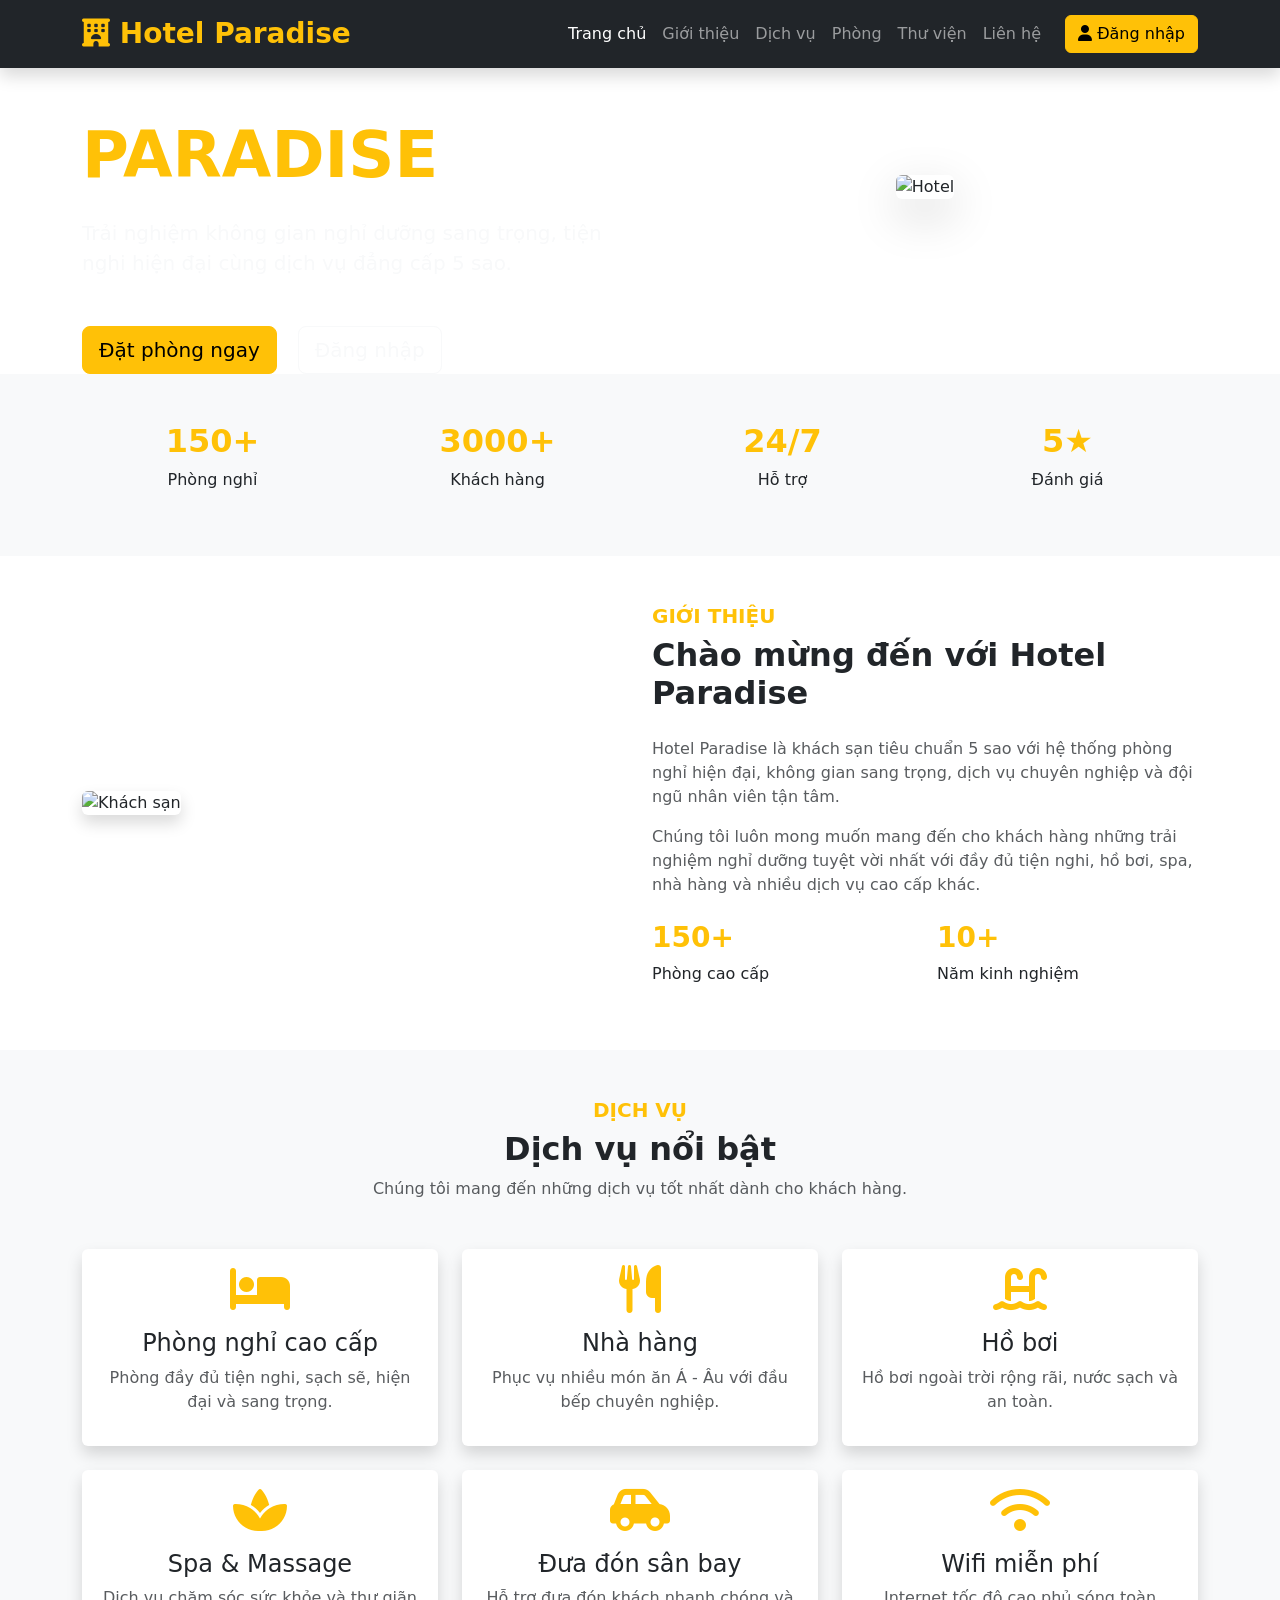
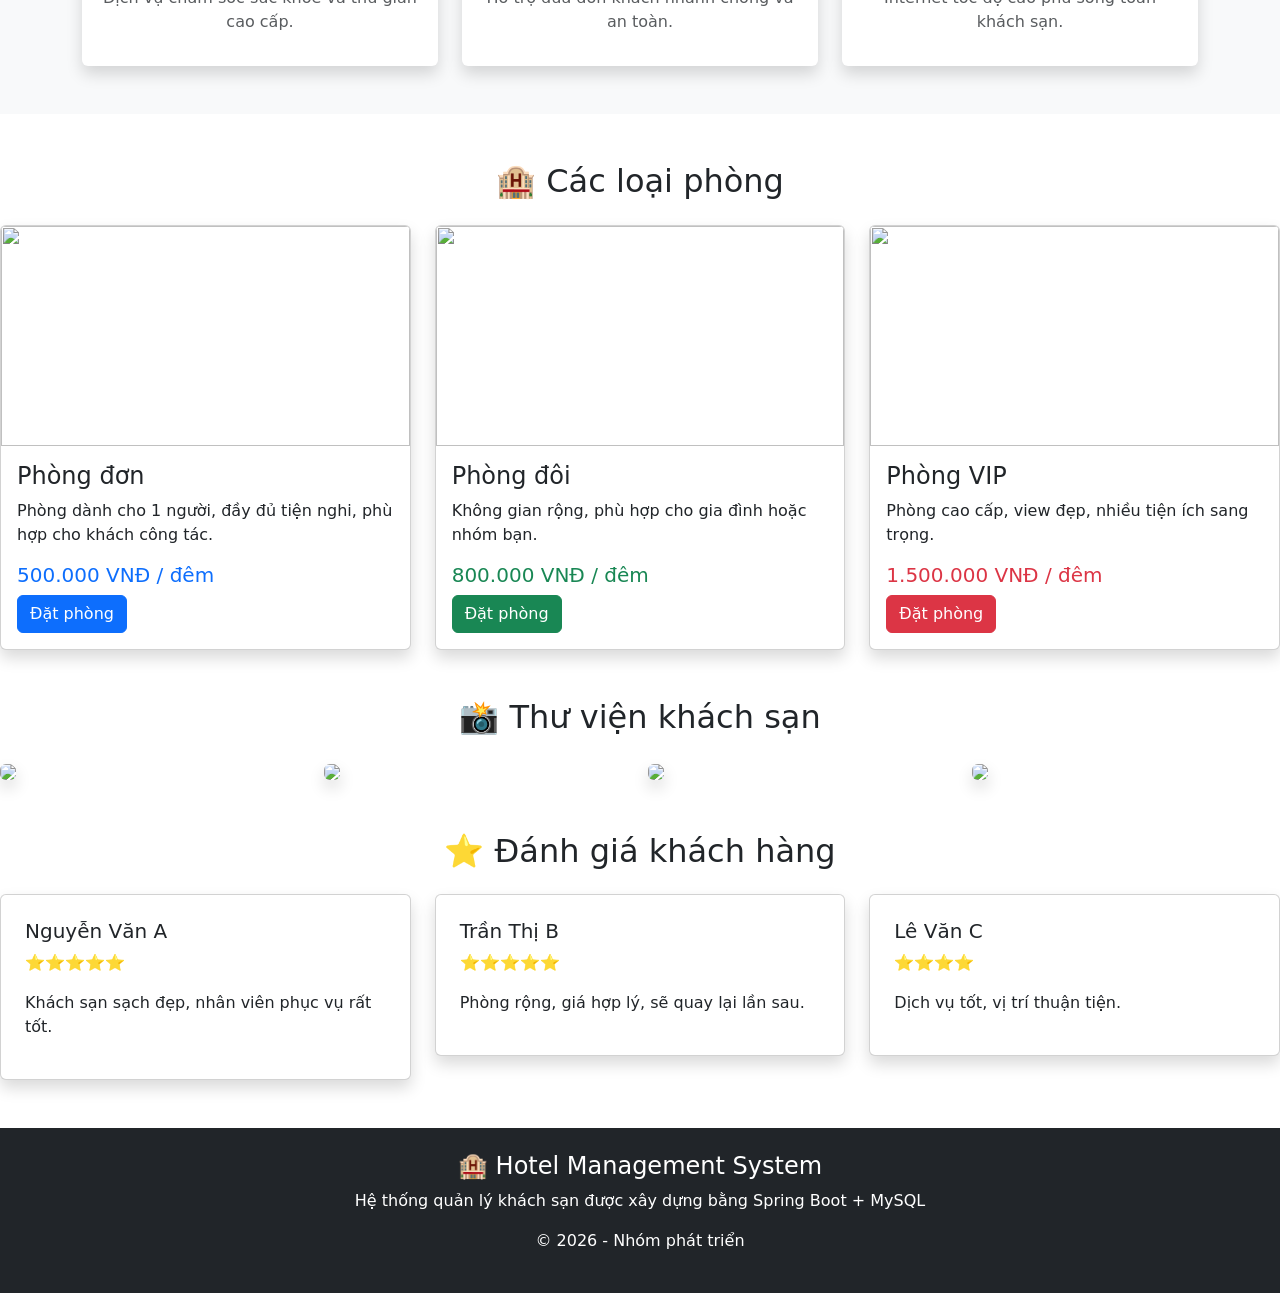
==== hotel-management/src/main/resources/templates/home.html @ 69adf674 "chỉnh sửa đôi chút" ====
<!DOCTYPE html>
<html lang="vi" xmlns:th="http://www.thymeleaf.org">

<head>
    <meta charset="UTF-8">
    <meta name="viewport" content="width=device-width, initial-scale=1.0">
    <title>Hotel Paradise</title>

    <!-- Bootstrap -->
    <link href="https://cdn.jsdelivr.net/npm/bootstrap@5.3.3/dist/css/bootstrap.min.css" rel="stylesheet">

    <!-- Font Awesome -->
    <link rel="stylesheet"
          href="https://cdnjs.cloudflare.com/ajax/libs/font-awesome/6.6.0/css/all.min.css">

    <!-- CSS -->
    <link rel="stylesheet" th:href="@{/css/home.css}">
</head>

<body>

<!-- ================= HEADER ================= -->

<nav class="navbar navbar-expand-lg navbar-dark bg-dark shadow fixed-top">

    <div class="container">

        <a class="navbar-brand fw-bold fs-3 text-warning" href="/">
            <i class="fa-solid fa-hotel"></i>
            Hotel Paradise
        </a>

        <button class="navbar-toggler"
                type="button"
                data-bs-toggle="collapse"
                data-bs-target="#menu">

            <span class="navbar-toggler-icon"></span>

        </button>

        <div class="collapse navbar-collapse" id="menu">

            <ul class="navbar-nav ms-auto">

                <li class="nav-item">
                    <a class="nav-link active" href="#">
                        Trang chủ
                    </a>
                </li>

                <li class="nav-item">
                    <a class="nav-link" href="#about">
                        Giới thiệu
                    </a>
                </li>

                <li class="nav-item">
                    <a class="nav-link" href="#service">
                        Dịch vụ
                    </a>
                </li>

                <li class="nav-item">
                    <a class="nav-link" href="#rooms">
                        Phòng
                    </a>
                </li>

                <li class="nav-item">
                    <a class="nav-link" href="#gallery">
                        Thư viện
                    </a>
                </li>

                <li class="nav-item">
                    <a class="nav-link" href="#contact">
                        Liên hệ
                    </a>
                </li>

            </ul>

            <a href="/dashboard"
               class="btn btn-warning ms-3">

                <i class="fa-solid fa-user"></i>
                Đăng nhập

            </a>

        </div>

    </div>

</nav>

<!-- ================= HERO ================= -->

<section class="hero">

    <div class="container">

        <div class="row align-items-center">

            <div class="col-lg-6">

                <h5 class="text-warning">
                    ★★★★★ Khách sạn tiêu chuẩn quốc tế
                </h5>

                <h1 class="display-3 fw-bold text-white mt-3">

                    HOTEL

                    <span class="text-warning">

                        PARADISE

                    </span>

                </h1>

                <p class="lead text-light mt-4">

                    Trải nghiệm không gian nghỉ dưỡng sang trọng,
                    tiện nghi hiện đại cùng dịch vụ đẳng cấp 5 sao.

                </p>

                <div class="mt-5">

                    <a href="#rooms"
                       class="btn btn-warning btn-lg me-3">

                        Đặt phòng ngay

                    </a>

                    <a href="/dashboard"
                       class="btn btn-outline-light btn-lg">

                        Đăng nhập

                    </a>

                </div>

            </div>

            <div class="col-lg-6 text-center">

                <img src="https://images.unsplash.com/photo-1566073771259-6a8506099945?w=900"
                     class="img-fluid rounded shadow-lg"
                     alt="Hotel">

            </div>

        </div>

    </div>

</section>

<!-- ================= THỐNG KÊ ================= -->

<section class="py-5 bg-light">

    <div class="container">

        <div class="row text-center">

            <div class="col-md-3">

                <h2 class="text-warning fw-bold">

                    150+

                </h2>

                <p>Phòng nghỉ</p>

            </div>

            <div class="col-md-3">

                <h2 class="text-warning fw-bold">

                    3000+

                </h2>

                <p>Khách hàng</p>

            </div>

            <div class="col-md-3">

                <h2 class="text-warning fw-bold">

                    24/7

                </h2>

                <p>Hỗ trợ</p>

            </div>

            <div class="col-md-3">

                <h2 class="text-warning fw-bold">

                    5★

                </h2>

                <p>Đánh giá</p>

            </div>

        </div>

    </div>

</section>

<!-- ================= GIỚI THIỆU ================= -->

<section id="about" class="py-5">

    <div class="container">

        <div class="row align-items-center">

            <div class="col-lg-6">

                <img src="https://images.unsplash.com/photo-1551882547-ff40c63fe5fa?w=900"
                     class="img-fluid rounded shadow"
                     alt="Khách sạn">

            </div>

            <div class="col-lg-6">

                <h5 class="text-warning fw-bold">
                    GIỚI THIỆU
                </h5>

                <h2 class="fw-bold mb-4">
                    Chào mừng đến với Hotel Paradise
                </h2>

                <p class="text-muted">

                    Hotel Paradise là khách sạn tiêu chuẩn 5 sao với hệ
                    thống phòng nghỉ hiện đại, không gian sang trọng,
                    dịch vụ chuyên nghiệp và đội ngũ nhân viên tận tâm.

                </p>

                <p class="text-muted">

                    Chúng tôi luôn mong muốn mang đến cho khách hàng
                    những trải nghiệm nghỉ dưỡng tuyệt vời nhất với
                    đầy đủ tiện nghi, hồ bơi, spa, nhà hàng và nhiều
                    dịch vụ cao cấp khác.

                </p>

                <div class="row mt-4">

                    <div class="col-6">

                        <h3 class="text-warning fw-bold">
                            150+
                        </h3>

                        <p>Phòng cao cấp</p>

                    </div>

                    <div class="col-6">

                        <h3 class="text-warning fw-bold">
                            10+
                        </h3>

                        <p>Năm kinh nghiệm</p>

                    </div>

                </div>

            </div>

        </div>

    </div>

</section>

<!-- ================= DỊCH VỤ ================= -->

<section id="service" class="py-5 bg-light">

    <div class="container">

        <div class="text-center mb-5">

            <h5 class="text-warning fw-bold">
                DỊCH VỤ
            </h5>

            <h2 class="fw-bold">
                Dịch vụ nổi bật
            </h2>

            <p class="text-muted">
                Chúng tôi mang đến những dịch vụ tốt nhất dành cho khách hàng.
            </p>

        </div>

        <div class="row g-4">

            <div class="col-lg-4 col-md-6">

                <div class="card border-0 shadow h-100 service-card">

                    <div class="card-body text-center">

                        <i class="fa-solid fa-bed fa-3x text-warning mb-3"></i>

                        <h4>Phòng nghỉ cao cấp</h4>

                        <p class="text-muted">

                            Phòng đầy đủ tiện nghi, sạch sẽ,
                            hiện đại và sang trọng.

                        </p>

                    </div>

                </div>

            </div>

            <div class="col-lg-4 col-md-6">

                <div class="card border-0 shadow h-100 service-card">

                    <div class="card-body text-center">

                        <i class="fa-solid fa-utensils fa-3x text-warning mb-3"></i>

                        <h4>Nhà hàng</h4>

                        <p class="text-muted">

                            Phục vụ nhiều món ăn Á - Âu
                            với đầu bếp chuyên nghiệp.

                        </p>

                    </div>

                </div>

            </div>

            <div class="col-lg-4 col-md-6">

                <div class="card border-0 shadow h-100 service-card">

                    <div class="card-body text-center">

                        <i class="fa-solid fa-water-ladder fa-3x text-warning mb-3"></i>

                        <h4>Hồ bơi</h4>

                        <p class="text-muted">

                            Hồ bơi ngoài trời rộng rãi,
                            nước sạch và an toàn.

                        </p>

                    </div>

                </div>

            </div>

            <div class="col-lg-4 col-md-6">

                <div class="card border-0 shadow h-100 service-card">

                    <div class="card-body text-center">

                        <i class="fa-solid fa-spa fa-3x text-warning mb-3"></i>

                        <h4>Spa & Massage</h4>

                        <p class="text-muted">

                            Dịch vụ chăm sóc sức khỏe
                            và thư giãn cao cấp.

                        </p>

                    </div>

                </div>

            </div>

            <div class="col-lg-4 col-md-6">

                <div class="card border-0 shadow h-100 service-card">

                    <div class="card-body text-center">

                        <i class="fa-solid fa-car-side fa-3x text-warning mb-3"></i>

                        <h4>Đưa đón sân bay</h4>

                        <p class="text-muted">

                            Hỗ trợ đưa đón khách
                            nhanh chóng và an toàn.

                        </p>

                    </div>

                </div>

            </div>

            <div class="col-lg-4 col-md-6">

                <div class="card border-0 shadow h-100 service-card">

                    <div class="card-body text-center">

                        <i class="fa-solid fa-wifi fa-3x text-warning mb-3"></i>

                        <h4>Wifi miễn phí</h4>

                        <p class="text-muted">

                            Internet tốc độ cao
                            phủ sóng toàn khách sạn.

                        </p>

                    </div>

                </div>

            </div>

        </div>

    </div>

</section>

<!-- LOẠI PHÒNG -->

<section class="mt-5">

    <h2 class="text-center mb-4">
        🏨 Các loại phòng
    </h2>


    <div class="row">


        <div class="col-md-4">

            <div class="card shadow">

                <img src="https://images.unsplash.com/photo-1566665797739-1674de7a421a"
                     class="card-img-top"
                     height="220">


                <div class="card-body">

                    <h4>
                        Phòng đơn
                    </h4>

                    <p>
                        Phòng dành cho 1 người,
                        đầy đủ tiện nghi,
                        phù hợp cho khách công tác.
                    </p>


                    <h5 class="text-primary">
                        500.000 VNĐ / đêm
                    </h5>


                    <a href="/booking"
                       class="btn btn-primary">
                        Đặt phòng
                    </a>


                </div>

            </div>

        </div>




        <div class="col-md-4">


            <div class="card shadow">


                <img src="https://images.unsplash.com/photo-1590490360182-c33d57733427"
                     class="card-img-top"
                     height="220">



                <div class="card-body">


                    <h4>
                        Phòng đôi
                    </h4>


                    <p>
                        Không gian rộng,
                        phù hợp cho gia đình
                        hoặc nhóm bạn.
                    </p>


                    <h5 class="text-success">
                        800.000 VNĐ / đêm
                    </h5>


                    <a href="/booking"
                       class="btn btn-success">
                        Đặt phòng
                    </a>


                </div>


            </div>


        </div>





        <div class="col-md-4">


            <div class="card shadow">


                <img src="https://images.unsplash.com/photo-1582719478250-c89cae4dc85b"
                     class="card-img-top"
                     height="220">



                <div class="card-body">


                    <h4>
                        Phòng VIP
                    </h4>


                    <p>
                        Phòng cao cấp,
                        view đẹp,
                        nhiều tiện ích sang trọng.
                    </p>


                    <h5 class="text-danger">
                        1.500.000 VNĐ / đêm
                    </h5>


                    <a href="/booking"
                       class="btn btn-danger">
                        Đặt phòng
                    </a>


                </div>


            </div>


        </div>



    </div>


</section>





<!-- THƯ VIỆN ẢNH -->


<section class="mt-5">


    <h2 class="text-center mb-4">
        📸 Thư viện khách sạn
    </h2>



    <div class="row g-3">


        <div class="col-md-3">

            <img src="https://images.unsplash.com/photo-1566073771259-6a8506099945"
                 class="img-fluid rounded shadow"
                 height="200">

        </div>



        <div class="col-md-3">


            <img src="https://images.unsplash.com/photo-1551882547-ff40c63fe5fa"
                 class="img-fluid rounded shadow"
                 height="200">


        </div>



        <div class="col-md-3">


            <img src="https://images.unsplash.com/photo-1571896349842-33c89424de2d"
                 class="img-fluid rounded shadow"
                 height="200">


        </div>




        <div class="col-md-3">


            <img src="https://images.unsplash.com/photo-1542314831-068cd1dbfeeb"
                 class="img-fluid rounded shadow"
                 height="200">


        </div>


    </div>


</section>
<!-- ĐÁNH GIÁ KHÁCH HÀNG -->


<section class="mt-5">


    <h2 class="text-center mb-4">
        ⭐ Đánh giá khách hàng
    </h2>



    <div class="row">



        <div class="col-md-4">


            <div class="card p-4 shadow">


                <h5>
                    Nguyễn Văn A
                </h5>


                <p>
                    ⭐⭐⭐⭐⭐
                </p>


                <p>
                    Khách sạn sạch đẹp,
                    nhân viên phục vụ rất tốt.
                </p>


            </div>


        </div>





        <div class="col-md-4">


            <div class="card p-4 shadow">


                <h5>
                    Trần Thị B
                </h5>


                <p>
                    ⭐⭐⭐⭐⭐
                </p>


                <p>
                    Phòng rộng,
                    giá hợp lý,
                    sẽ quay lại lần sau.
                </p>


            </div>


        </div>





        <div class="col-md-4">


            <div class="card p-4 shadow">


                <h5>
                    Lê Văn C
                </h5>


                <p>
                    ⭐⭐⭐⭐
                </p>


                <p>
                    Dịch vụ tốt,
                    vị trí thuận tiện.
                </p>


            </div>


        </div>



    </div>


</section>





<!-- FOOTER -->


<footer class="mt-5 p-4 bg-dark text-white text-center">


    <h4>
        🏨 Hotel Management System
    </h4>


    <p>
        Hệ thống quản lý khách sạn
        được xây dựng bằng Spring Boot + MySQL
    </p>


    <p>
        © 2026 - Nhóm phát triển
    </p>



</footer>




<!-- Bootstrap JS -->

<script src="https://cdn.jsdelivr.net/npm/bootstrap@5.3.3/dist/js/bootstrap.bundle.min.js">
</script>



</body>

</html>
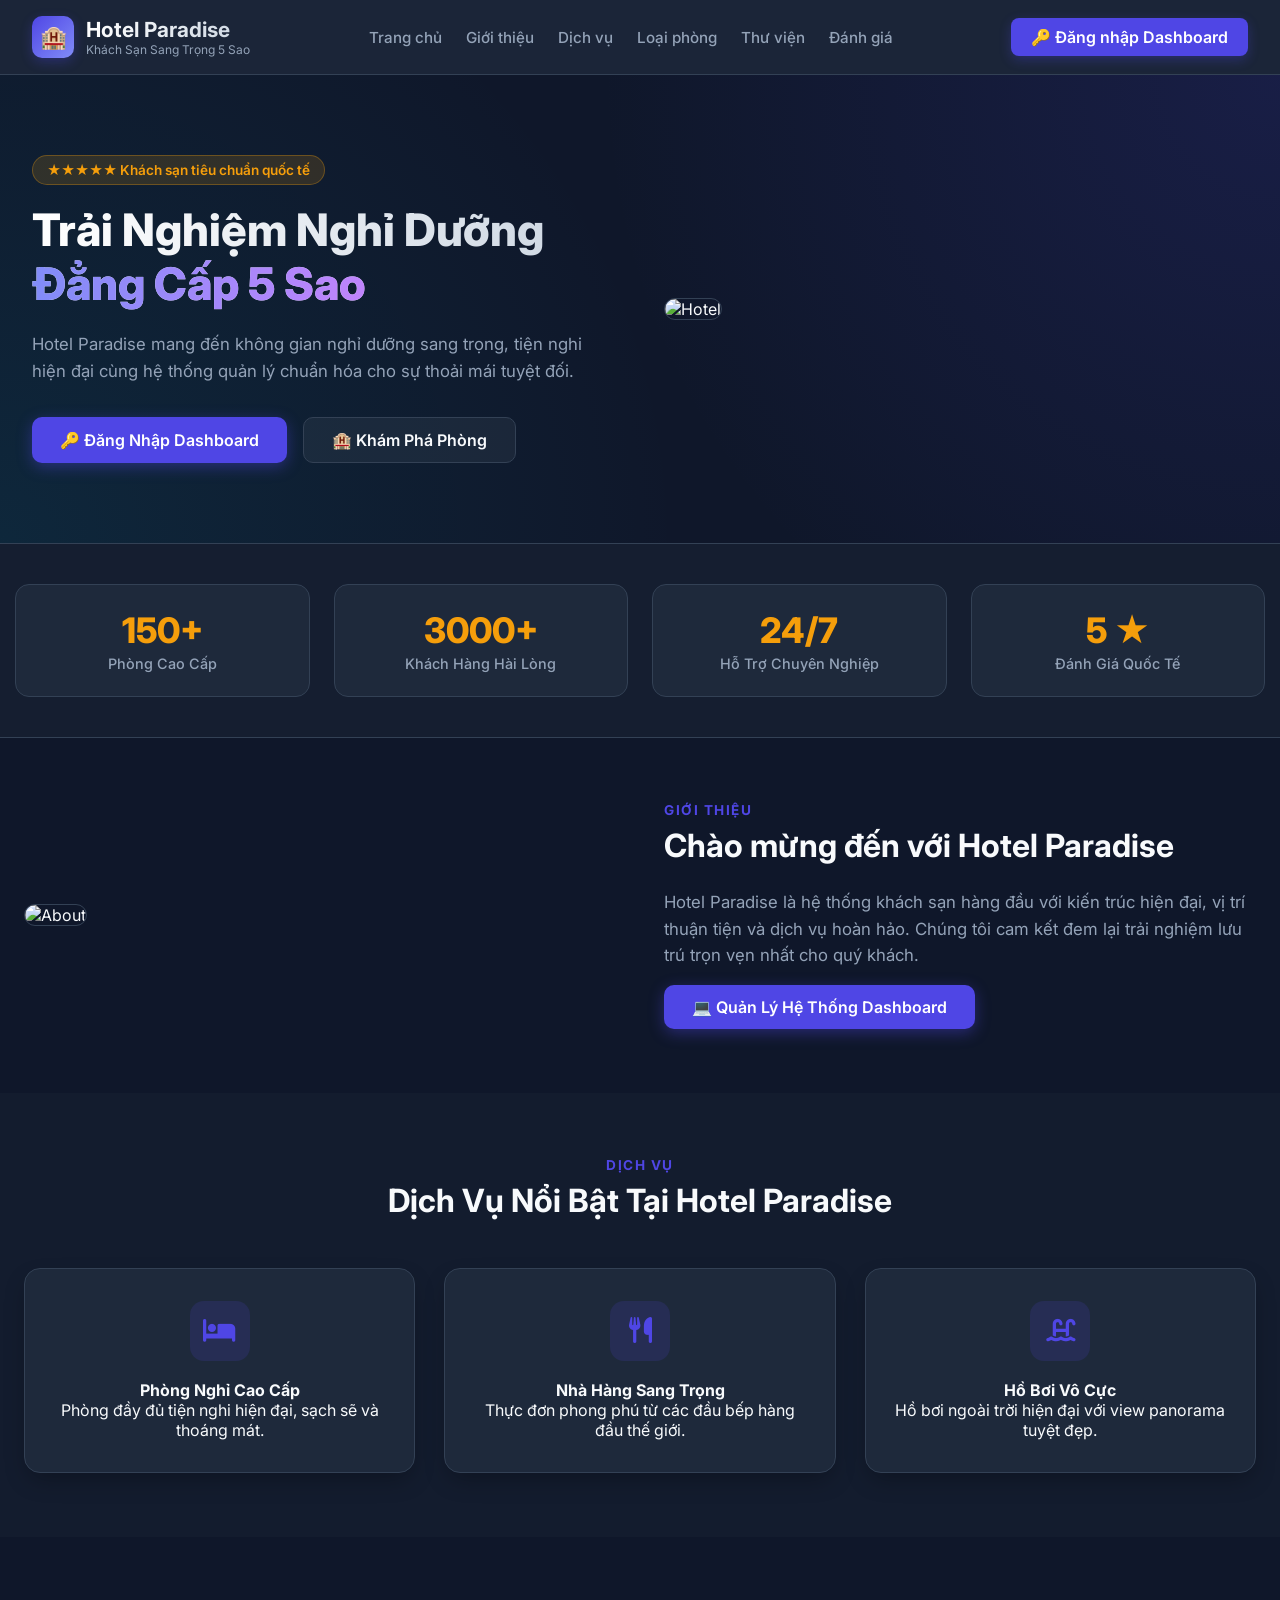
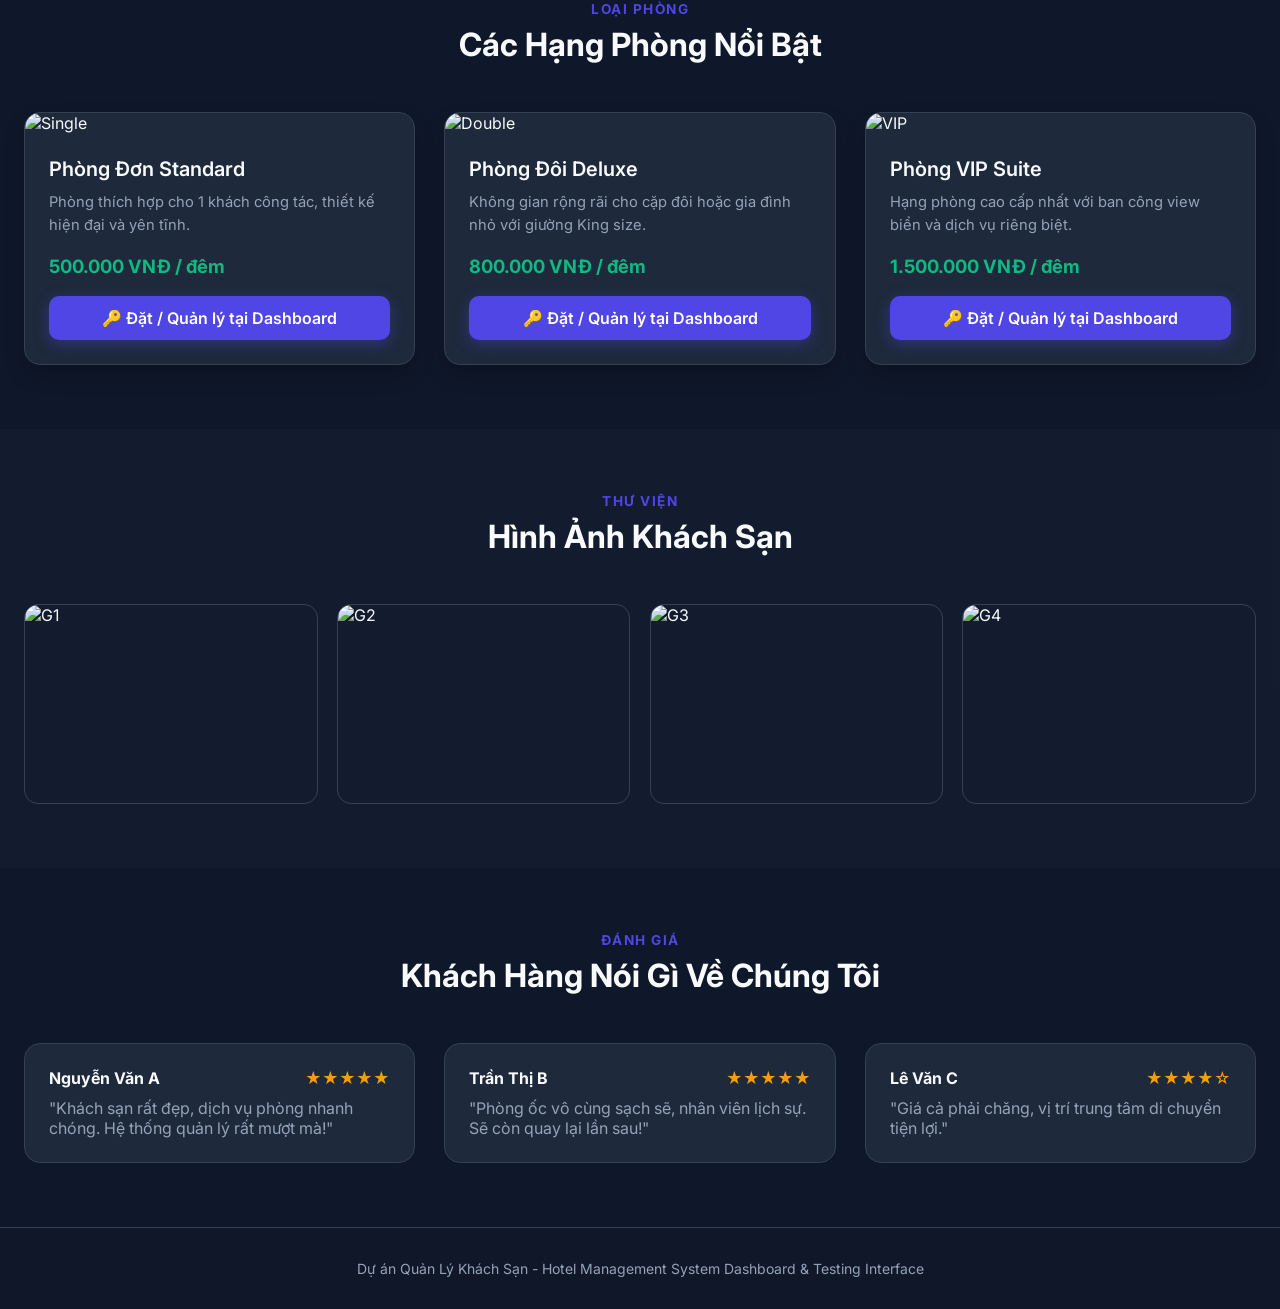
==== commit 6b99ce6d: "chỉnh sửa lại phần giao diện" ====
--- a/hotel-management/src/main/resources/templates/home.html
+++ b/hotel-management/src/main/resources/templates/home.html
@@ -1,850 +1,667 @@
 <!DOCTYPE html>
 <html lang="vi" xmlns:th="http://www.thymeleaf.org">
-
 <head>
     <meta charset="UTF-8">
     <meta name="viewport" content="width=device-width, initial-scale=1.0">
-    <title>Hotel Paradise</title>
-
-    <!-- Bootstrap -->
-    <link href="https://cdn.jsdelivr.net/npm/bootstrap@5.3.3/dist/css/bootstrap.min.css" rel="stylesheet">
-
-    <!-- Font Awesome -->
-    <link rel="stylesheet"
-          href="https://cdnjs.cloudflare.com/ajax/libs/font-awesome/6.6.0/css/all.min.css">
-
-    <!-- CSS -->
-    <link rel="stylesheet" th:href="@{/css/home.css}">
+    <title>Hotel Paradise - Khách Sạn Sang Trọng & Đẳng Cấp</title>
+    <link href="https://fonts.googleapis.com/css2?family=Inter:wght@300;400;500;600;700&display=swap" rel="stylesheet">
+    <link rel="stylesheet" href="https://cdnjs.cloudflare.com/ajax/libs/font-awesome/6.6.0/css/all.min.css">
+    <style>
+        :root {
+            --primary: #4f46e5;
+            --primary-hover: #4338ca;
+            --bg-color: #0f172a;
+            --card-bg: #1e293b;
+            --card-border: #334155;
+            --text-main: #f8fafc;
+            --text-muted: #94a3b8;
+            --accent-green: #10b981;
+            --accent-amber: #f59e0b;
+            --accent-cyan: #06b6d4;
+        }
+
+        * {
+            box-sizing: border-box;
+            margin: 0;
+            padding: 0;
+            font-family: 'Inter', sans-serif;
+        }
+
+        body {
+            background-color: var(--bg-color);
+            color: var(--text-main);
+            min-height: 100vh;
+            display: flex;
+            flex-direction: column;
+            scroll-behavior: smooth;
+        }
+
+        header {
+            background: rgba(30, 41, 59, 0.85);
+            backdrop-filter: blur(12px);
+            border-bottom: 1px solid var(--card-border);
+            padding: 1rem 2rem;
+            display: flex;
+            justify-content: space-between;
+            align-items: center;
+            position: sticky;
+            top: 0;
+            z-index: 100;
+        }
+
+        .logo-area {
+            display: flex;
+            align-items: center;
+            gap: 12px;
+            text-decoration: none;
+        }
+
+        .logo-icon {
+            width: 42px;
+            height: 42px;
+            background: linear-gradient(135deg, var(--primary), #818cf8);
+            border-radius: 10px;
+            display: flex;
+            align-items: center;
+            justify-content: center;
+            font-size: 22px;
+            box-shadow: 0 4px 12px rgba(79, 70, 229, 0.3);
+        }
+
+        .logo-title h1 {
+            font-size: 1.3rem;
+            font-weight: 700;
+            background: linear-gradient(to right, #ffffff, #cbd5e1);
+            -webkit-background-clip: text;
+            -webkit-text-fill-color: transparent;
+        }
+
+        .logo-title p {
+            font-size: 0.75rem;
+            color: var(--text-muted);
+        }
+
+        .nav-links {
+            display: flex;
+            align-items: center;
+            gap: 24px;
+            list-style: none;
+        }
+
+        .nav-links a {
+            color: var(--text-muted);
+            text-decoration: none;
+            font-weight: 500;
+            font-size: 0.95rem;
+            transition: all 0.2s;
+        }
+
+        .nav-links a:hover {
+            color: var(--text-main);
+        }
+
+        .btn-login {
+            background: var(--primary);
+            color: #ffffff !important;
+            padding: 9px 20px;
+            border-radius: 8px;
+            font-weight: 600;
+            text-decoration: none;
+            transition: all 0.2s;
+            display: flex;
+            align-items: center;
+            gap: 8px;
+            box-shadow: 0 4px 12px rgba(79, 70, 229, 0.3);
+        }
+
+        .btn-login:hover {
+            background: var(--primary-hover);
+            transform: translateY(-1px);
+        }
+
+        /* HERO SECTION */
+        .hero {
+            position: relative;
+            padding: 5rem 2rem;
+            background: radial-gradient(circle at top right, rgba(79, 70, 229, 0.15), transparent 50%),
+                        radial-gradient(circle at bottom left, rgba(6, 182, 212, 0.1), transparent 50%);
+            display: flex;
+            align-items: center;
+            justify-content: center;
+        }
+
+        .container {
+            max-width: 1250px;
+            width: 100%;
+            margin: 0 auto;
+        }
+
+        .hero-grid {
+            display: grid;
+            grid-template-columns: 1fr 1fr;
+            gap: 3rem;
+            align-items: center;
+        }
+
+        .hero-badge {
+            display: inline-flex;
+            align-items: center;
+            gap: 8px;
+            padding: 6px 14px;
+            border-radius: 20px;
+            background: rgba(245, 158, 11, 0.15);
+            color: var(--accent-amber);
+            font-weight: 600;
+            font-size: 0.85rem;
+            margin-bottom: 1.2rem;
+            border: 1px solid rgba(245, 158, 11, 0.3);
+        }
+
+        .hero-title {
+            font-size: 2.8rem;
+            font-weight: 800;
+            line-height: 1.2;
+            margin-bottom: 1.2rem;
+            background: linear-gradient(to right, #ffffff, #cbd5e1);
+            -webkit-background-clip: text;
+            -webkit-text-fill-color: transparent;
+        }
+
+        .hero-title span {
+            background: linear-gradient(to right, #818cf8, #c084fc);
+            -webkit-background-clip: text;
+            -webkit-text-fill-color: transparent;
+        }
+
+        .hero-desc {
+            font-size: 1.05rem;
+            color: var(--text-muted);
+            line-height: 1.6;
+            margin-bottom: 2rem;
+        }
+
+        .hero-actions {
+            display: flex;
+            gap: 16px;
+            flex-wrap: wrap;
+        }
+
+        .btn-main {
+            background: var(--primary);
+            color: #fff;
+            padding: 12px 28px;
+            border-radius: 10px;
+            font-weight: 600;
+            text-decoration: none;
+            transition: all 0.2s;
+            box-shadow: 0 4px 15px rgba(79, 70, 229, 0.4);
+            display: inline-flex;
+            align-items: center;
+            gap: 8px;
+        }
+
+        .btn-main:hover {
+            background: var(--primary-hover);
+            transform: translateY(-2px);
+        }
+
+        .btn-outline {
+            background: rgba(255, 255, 255, 0.05);
+            color: var(--text-main);
+            border: 1px solid var(--card-border);
+            padding: 12px 28px;
+            border-radius: 10px;
+            font-weight: 600;
+            text-decoration: none;
+            transition: all 0.2s;
+            display: inline-flex;
+            align-items: center;
+            gap: 8px;
+        }
+
+        .btn-outline:hover {
+            background: rgba(255, 255, 255, 0.1);
+            border-color: var(--text-muted);
+        }
+
+        .hero-img {
+            width: 100%;
+            border-radius: 20px;
+            border: 1px solid var(--card-border);
+            box-shadow: 0 20px 40px -15px rgba(0, 0, 0, 0.6);
+            object-fit: cover;
+            height: 380px;
+        }
+
+        /* STATS */
+        .stats-section {
+            padding: 2.5rem 0;
+            border-top: 1px solid var(--card-border);
+            border-bottom: 1px solid var(--card-border);
+            background: rgba(30, 41, 59, 0.4);
+        }
+
+        .stats-grid {
+            display: grid;
+            grid-template-columns: repeat(4, 1fr);
+            gap: 1.5rem;
+            text-align: center;
+        }
+
+        .stat-card {
+            background: var(--card-bg);
+            border: 1px solid var(--card-border);
+            border-radius: 14px;
+            padding: 1.5rem;
+            transition: transform 0.2s;
+        }
+
+        .stat-card:hover {
+            transform: translateY(-3px);
+        }
+
+        .stat-num {
+            font-size: 2.2rem;
+            font-weight: 800;
+            color: var(--accent-amber);
+            margin-bottom: 4px;
+        }
+
+        .stat-label {
+            color: var(--text-muted);
+            font-size: 0.9rem;
+            font-weight: 500;
+        }
+
+        /* SECTION STYLES */
+        section {
+            padding: 4rem 1.5rem;
+        }
+
+        .section-title {
+            text-align: center;
+            margin-bottom: 3rem;
+        }
+
+        .section-title h5 {
+            color: var(--primary);
+            text-transform: uppercase;
+            letter-spacing: 1.5px;
+            font-size: 0.85rem;
+            font-weight: 700;
+            margin-bottom: 8px;
+        }
+
+        .section-title h2 {
+            font-size: 2rem;
+            font-weight: 700;
+            color: var(--text-main);
+        }
+
+        /* CARDS GRID */
+        .cards-grid-3 {
+            display: grid;
+            grid-template-columns: repeat(auto-fit, minmax(320px, 1fr));
+            gap: 1.8rem;
+        }
+
+        .card {
+            background: var(--card-bg);
+            border: 1px solid var(--card-border);
+            border-radius: 16px;
+            overflow: hidden;
+            box-shadow: 0 10px 25px -5px rgba(0, 0, 0, 0.3);
+            transition: all 0.3s ease;
+        }
+
+        .card:hover {
+            transform: translateY(-6px);
+            border-color: var(--primary);
+        }
+
+        .card-img {
+            width: 100%;
+            height: 220px;
+            object-fit: cover;
+        }
+
+        .card-body {
+            padding: 1.5rem;
+        }
+
+        .card-body h4 {
+            font-size: 1.25rem;
+            font-weight: 600;
+            margin-bottom: 10px;
+            color: var(--text-main);
+        }
+
+        .card-body p {
+            color: var(--text-muted);
+            font-size: 0.92rem;
+            line-height: 1.5;
+            margin-bottom: 1.2rem;
+        }
+
+        .card-price {
+            font-size: 1.15rem;
+            font-weight: 700;
+            color: var(--accent-green);
+            margin-bottom: 1.2rem;
+        }
+
+        /* SERVICE ICON BOX */
+        .service-card {
+            text-align: center;
+            padding: 2rem 1.5rem;
+        }
+
+        .service-icon {
+            width: 60px;
+            height: 60px;
+            background: rgba(79, 70, 229, 0.15);
+            color: var(--primary);
+            border-radius: 14px;
+            display: inline-flex;
+            align-items: center;
+            justify-content: center;
+            font-size: 26px;
+            margin-bottom: 1.2rem;
+        }
+
+        /* GALLERY GRID */
+        .gallery-grid {
+            display: grid;
+            grid-template-columns: repeat(auto-fit, minmax(240px, 1fr));
+            gap: 1.2rem;
+        }
+
+        .gallery-item {
+            border-radius: 14px;
+            overflow: hidden;
+            height: 200px;
+            border: 1px solid var(--card-border);
+        }
+
+        .gallery-item img {
+            width: 100%;
+            height: 100%;
+            object-fit: cover;
+            transition: transform 0.4s ease;
+        }
+
+        .gallery-item:hover img {
+            transform: scale(1.08);
+        }
+
+        /* REVIEWS */
+        .review-card {
+            background: var(--card-bg);
+            border: 1px solid var(--card-border);
+            border-radius: 16px;
+            padding: 1.5rem;
+        }
+
+        .review-header {
+            display: flex;
+            justify-content: space-between;
+            align-items: center;
+            margin-bottom: 10px;
+        }
+
+        .review-stars {
+            color: var(--accent-amber);
+        }
+
+        footer {
+            border-top: 1px solid var(--card-border);
+            text-align: center;
+            padding: 2rem;
+            color: var(--text-muted);
+            font-size: 0.875rem;
+            margin-top: auto;
+            background: rgba(15, 23, 42, 0.8);
+        }
+
+        @media (max-width: 768px) {
+            .hero-grid { grid-template-columns: 1fr; }
+            .stats-grid { grid-template-columns: repeat(2, 1fr); }
+            .nav-links { display: none; }
+        }
+    </style>
 </head>
-
 <body>
 
-<!-- ================= HEADER ================= -->
-
-<nav class="navbar navbar-expand-lg navbar-dark bg-dark shadow fixed-top">
-
-    <div class="container">
-
-        <a class="navbar-brand fw-bold fs-3 text-warning" href="/">
-            <i class="fa-solid fa-hotel"></i>
-            Hotel Paradise
+    <!-- HEADER -->
+    <header>
+        <a href="/" class="logo-area">
+            <div class="logo-icon">🏨</div>
+            <div class="logo-title">
+                <h1>Hotel Paradise</h1>
+                <p>Khách Sạn Sang Trọng 5 Sao</p>
+            </div>
         </a>
 
-        <button class="navbar-toggler"
-                type="button"
-                data-bs-toggle="collapse"
-                data-bs-target="#menu">
-
-            <span class="navbar-toggler-icon"></span>
-
-        </button>
-
-        <div class="collapse navbar-collapse" id="menu">
-
-            <ul class="navbar-nav ms-auto">
-
-                <li class="nav-item">
-                    <a class="nav-link active" href="#">
-                        Trang chủ
-                    </a>
-                </li>
-
-                <li class="nav-item">
-                    <a class="nav-link" href="#about">
-                        Giới thiệu
-                    </a>
-                </li>
-
-                <li class="nav-item">
-                    <a class="nav-link" href="#service">
-                        Dịch vụ
-                    </a>
-                </li>
-
-                <li class="nav-item">
-                    <a class="nav-link" href="#rooms">
-                        Phòng
-                    </a>
-                </li>
-
-                <li class="nav-item">
-                    <a class="nav-link" href="#gallery">
-                        Thư viện
-                    </a>
-                </li>
-
-                <li class="nav-item">
-                    <a class="nav-link" href="#contact">
-                        Liên hệ
-                    </a>
-                </li>
-
-            </ul>
-
-            <a href="/dashboard"
-               class="btn btn-warning ms-3">
-
-                <i class="fa-solid fa-user"></i>
-                Đăng nhập
-
-            </a>
-
+        <ul class="nav-links">
+            <li><a href="#">Trang chủ</a></li>
+            <li><a href="#about">Giới thiệu</a></li>
+            <li><a href="#services">Dịch vụ</a></li>
+            <li><a href="#rooms">Loại phòng</a></li>
+            <li><a href="#gallery">Thư viện</a></li>
+            <li><a href="#reviews">Đánh giá</a></li>
+        </ul>
+
+        <a href="/dashboard" class="btn-login">
+            🔑 Đăng nhập Dashboard
+        </a>
+    </header>
+
+    <!-- HERO -->
+    <div class="hero">
+        <div class="container">
+            <div class="hero-grid">
+                <div>
+                    <div class="hero-badge">
+                        ★★★★★ Khách sạn tiêu chuẩn quốc tế
+                    </div>
+                    <h1 class="hero-title">
+                        Trải Nghiệm Nghỉ Dưỡng <span>Đẳng Cấp 5 Sao</span>
+                    </h1>
+                    <p class="hero-desc">
+                        Hotel Paradise mang đến không gian nghỉ dưỡng sang trọng, tiện nghi hiện đại cùng hệ thống quản lý chuẩn hóa cho sự thoải mái tuyệt đối.
+                    </p>
+                    <div class="hero-actions">
+                        <a href="/dashboard" class="btn-main">
+                            🔑 Đăng Nhập Dashboard
+                        </a>
+                        <a href="#rooms" class="btn-outline">
+                            🏨 Khám Phá Phòng
+                        </a>
+                    </div>
+                </div>
+                <div>
+                    <img src="https://images.unsplash.com/photo-1566073771259-6a8506099945?w=900" alt="Hotel" class="hero-img">
+                </div>
+            </div>
         </div>
-
     </div>
 
-</nav>
-
-<!-- ================= HERO ================= -->
-
-<section class="hero">
-
-    <div class="container">
-
-        <div class="row align-items-center">
-
-            <div class="col-lg-6">
-
-                <h5 class="text-warning">
-                    ★★★★★ Khách sạn tiêu chuẩn quốc tế
-                </h5>
-
-                <h1 class="display-3 fw-bold text-white mt-3">
-
-                    HOTEL
-
-                    <span class="text-warning">
-
-                        PARADISE
-
-                    </span>
-
-                </h1>
-
-                <p class="lead text-light mt-4">
-
-                    Trải nghiệm không gian nghỉ dưỡng sang trọng,
-                    tiện nghi hiện đại cùng dịch vụ đẳng cấp 5 sao.
-
-                </p>
-
-                <div class="mt-5">
-
-                    <a href="#rooms"
-                       class="btn btn-warning btn-lg me-3">
-
-                        Đặt phòng ngay
-
-                    </a>
-
-                    <a href="/dashboard"
-                       class="btn btn-outline-light btn-lg">
-
-                        Đăng nhập
-
-                    </a>
-
-                </div>
-
-            </div>
-
-            <div class="col-lg-6 text-center">
-
-                <img src="https://images.unsplash.com/photo-1566073771259-6a8506099945?w=900"
-                     class="img-fluid rounded shadow-lg"
-                     alt="Hotel">
-
-            </div>
-
+    <!-- STATS -->
+    <div class="stats-section">
+        <div class="container">
+            <div class="stats-grid">
+                <div class="stat-card">
+                    <div class="stat-num">150+</div>
+                    <div class="stat-label">Phòng Cao Cấp</div>
+                </div>
+                <div class="stat-card">
+                    <div class="stat-num">3000+</div>
+                    <div class="stat-label">Khách Hàng Hài Lòng</div>
+                </div>
+                <div class="stat-card">
+                    <div class="stat-num">24/7</div>
+                    <div class="stat-label">Hỗ Trợ Chuyên Nghiệp</div>
+                </div>
+                <div class="stat-card">
+                    <div class="stat-num">5 ★</div>
+                    <div class="stat-label">Đánh Giá Quốc Tế</div>
+                </div>
+            </div>
         </div>
-
     </div>
 
-</section>
-
-<!-- ================= THỐNG KÊ ================= -->
-
-<section class="py-5 bg-light">
-
-    <div class="container">
-
-        <div class="row text-center">
-
-            <div class="col-md-3">
-
-                <h2 class="text-warning fw-bold">
-
-                    150+
-
-                </h2>
-
-                <p>Phòng nghỉ</p>
-
-            </div>
-
-            <div class="col-md-3">
-
-                <h2 class="text-warning fw-bold">
-
-                    3000+
-
-                </h2>
-
-                <p>Khách hàng</p>
-
-            </div>
-
-            <div class="col-md-3">
-
-                <h2 class="text-warning fw-bold">
-
-                    24/7
-
-                </h2>
-
-                <p>Hỗ trợ</p>
-
-            </div>
-
-            <div class="col-md-3">
-
-                <h2 class="text-warning fw-bold">
-
-                    5★
-
-                </h2>
-
-                <p>Đánh giá</p>
-
-            </div>
-
+    <!-- ABOUT -->
+    <section id="about">
+        <div class="container">
+            <div class="hero-grid">
+                <div>
+                    <img src="https://images.unsplash.com/photo-1551882547-ff40c63fe5fa?w=900" alt="About" class="hero-img">
+                </div>
+                <div>
+                    <div class="section-title" style="text-align: left; margin-bottom: 1.5rem;">
+                        <h5>Giới Thiệu</h5>
+                        <h2>Chào mừng đến với Hotel Paradise</h2>
+                    </div>
+                    <p class="hero-desc" style="margin-bottom: 1rem;">
+                        Hotel Paradise là hệ thống khách sạn hàng đầu với kiến trúc hiện đại, vị trí thuận tiện và dịch vụ hoàn hảo. Chúng tôi cam kết đem lại trải nghiệm lưu trú trọn vẹn nhất cho quý khách.
+                    </p>
+                    <div class="hero-actions">
+                        <a href="/dashboard" class="btn-main">
+                            💻 Quản Lý Hệ Thống Dashboard
+                        </a>
+                    </div>
+                </div>
+            </div>
         </div>
-
-    </div>
-
-</section>
-
-<!-- ================= GIỚI THIỆU ================= -->
-
-<section id="about" class="py-5">
-
-    <div class="container">
-
-        <div class="row align-items-center">
-
-            <div class="col-lg-6">
-
-                <img src="https://images.unsplash.com/photo-1551882547-ff40c63fe5fa?w=900"
-                     class="img-fluid rounded shadow"
-                     alt="Khách sạn">
-
-            </div>
-
-            <div class="col-lg-6">
-
-                <h5 class="text-warning fw-bold">
-                    GIỚI THIỆU
-                </h5>
-
-                <h2 class="fw-bold mb-4">
-                    Chào mừng đến với Hotel Paradise
-                </h2>
-
-                <p class="text-muted">
-
-                    Hotel Paradise là khách sạn tiêu chuẩn 5 sao với hệ
-                    thống phòng nghỉ hiện đại, không gian sang trọng,
-                    dịch vụ chuyên nghiệp và đội ngũ nhân viên tận tâm.
-
-                </p>
-
-                <p class="text-muted">
-
-                    Chúng tôi luôn mong muốn mang đến cho khách hàng
-                    những trải nghiệm nghỉ dưỡng tuyệt vời nhất với
-                    đầy đủ tiện nghi, hồ bơi, spa, nhà hàng và nhiều
-                    dịch vụ cao cấp khác.
-
-                </p>
-
-                <div class="row mt-4">
-
-                    <div class="col-6">
-
-                        <h3 class="text-warning fw-bold">
-                            150+
-                        </h3>
-
-                        <p>Phòng cao cấp</p>
-
-                    </div>
-
-                    <div class="col-6">
-
-                        <h3 class="text-warning fw-bold">
-                            10+
-                        </h3>
-
-                        <p>Năm kinh nghiệm</p>
-
-                    </div>
-
-                </div>
-
-            </div>
-
+    </section>
+
+    <!-- SERVICES -->
+    <section id="services" style="background: rgba(30, 41, 59, 0.3);">
+        <div class="container">
+            <div class="section-title">
+                <h5>Dịch Vụ</h5>
+                <h2>Dịch Vụ Nổi Bật Tại Hotel Paradise</h2>
+            </div>
+            <div class="cards-grid-3">
+                <div class="card service-card">
+                    <div class="service-icon"><i class="fa-solid fa-bed"></i></div>
+                    <h4>Phòng Nghỉ Cao Cấp</h4>
+                    <p>Phòng đầy đủ tiện nghi hiện đại, sạch sẽ và thoáng mát.</p>
+                </div>
+                <div class="card service-card">
+                    <div class="service-icon"><i class="fa-solid fa-utensils"></i></div>
+                    <h4>Nhà Hàng Sang Trọng</h4>
+                    <p>Thực đơn phong phú từ các đầu bếp hàng đầu thế giới.</p>
+                </div>
+                <div class="card service-card">
+                    <div class="service-icon"><i class="fa-solid fa-water-ladder"></i></div>
+                    <h4>Hồ Bơi Vô Cực</h4>
+                    <p>Hồ bơi ngoài trời hiện đại với view panorama tuyệt đẹp.</p>
+                </div>
+            </div>
         </div>
-
-    </div>
-
-</section>
-
-<!-- ================= DỊCH VỤ ================= -->
-
-<section id="service" class="py-5 bg-light">
-
-    <div class="container">
-
-        <div class="text-center mb-5">
-
-            <h5 class="text-warning fw-bold">
-                DỊCH VỤ
-            </h5>
-
-            <h2 class="fw-bold">
-                Dịch vụ nổi bật
-            </h2>
-
-            <p class="text-muted">
-                Chúng tôi mang đến những dịch vụ tốt nhất dành cho khách hàng.
-            </p>
-
+    </section>
+
+    <!-- ROOM TYPES -->
+    <section id="rooms">
+        <div class="container">
+            <div class="section-title">
+                <h5>Loại Phòng</h5>
+                <h2>Các Hạng Phòng Nổi Bật</h2>
+            </div>
+            <div class="cards-grid-3">
+                <div class="card">
+                    <img src="https://images.unsplash.com/photo-1566665797739-1674de7a421a" alt="Single" class="card-img">
+                    <div class="card-body">
+                        <h4>Phòng Đơn Standard</h4>
+                        <p>Phòng thích hợp cho 1 khách công tác, thiết kế hiện đại và yên tĩnh.</p>
+                        <div class="card-price">500.000 VNĐ / đêm</div>
+                        <a href="/dashboard" class="btn-main" style="width: 100%; justify-content: center;">🔑 Đặt / Quản lý tại Dashboard</a>
+                    </div>
+                </div>
+                <div class="card">
+                    <img src="https://images.unsplash.com/photo-1590490360182-c33d57733427" alt="Double" class="card-img">
+                    <div class="card-body">
+                        <h4>Phòng Đôi Deluxe</h4>
+                        <p>Không gian rộng rãi cho cặp đôi hoặc gia đình nhỏ với giường King size.</p>
+                        <div class="card-price">800.000 VNĐ / đêm</div>
+                        <a href="/dashboard" class="btn-main" style="width: 100%; justify-content: center;">🔑 Đặt / Quản lý tại Dashboard</a>
+                    </div>
+                </div>
+                <div class="card">
+                    <img src="https://images.unsplash.com/photo-1582719478250-c89cae4dc85b" alt="VIP" class="card-img">
+                    <div class="card-body">
+                        <h4>Phòng VIP Suite</h4>
+                        <p>Hạng phòng cao cấp nhất với ban công view biển và dịch vụ riêng biệt.</p>
+                        <div class="card-price">1.500.000 VNĐ / đêm</div>
+                        <a href="/dashboard" class="btn-main" style="width: 100%; justify-content: center;">🔑 Đặt / Quản lý tại Dashboard</a>
+                    </div>
+                </div>
+            </div>
         </div>
-
-        <div class="row g-4">
-
-            <div class="col-lg-4 col-md-6">
-
-                <div class="card border-0 shadow h-100 service-card">
-
-                    <div class="card-body text-center">
-
-                        <i class="fa-solid fa-bed fa-3x text-warning mb-3"></i>
-
-                        <h4>Phòng nghỉ cao cấp</h4>
-
-                        <p class="text-muted">
-
-                            Phòng đầy đủ tiện nghi, sạch sẽ,
-                            hiện đại và sang trọng.
-
-                        </p>
-
-                    </div>
-
-                </div>
-
-            </div>
-
-            <div class="col-lg-4 col-md-6">
-
-                <div class="card border-0 shadow h-100 service-card">
-
-                    <div class="card-body text-center">
-
-                        <i class="fa-solid fa-utensils fa-3x text-warning mb-3"></i>
-
-                        <h4>Nhà hàng</h4>
-
-                        <p class="text-muted">
-
-                            Phục vụ nhiều món ăn Á - Âu
-                            với đầu bếp chuyên nghiệp.
-
-                        </p>
-
-                    </div>
-
-                </div>
-
-            </div>
-
-            <div class="col-lg-4 col-md-6">
-
-                <div class="card border-0 shadow h-100 service-card">
-
-                    <div class="card-body text-center">
-
-                        <i class="fa-solid fa-water-ladder fa-3x text-warning mb-3"></i>
-
-                        <h4>Hồ bơi</h4>
-
-                        <p class="text-muted">
-
-                            Hồ bơi ngoài trời rộng rãi,
-                            nước sạch và an toàn.
-
-                        </p>
-
-                    </div>
-
-                </div>
-
-            </div>
-
-            <div class="col-lg-4 col-md-6">
-
-                <div class="card border-0 shadow h-100 service-card">
-
-                    <div class="card-body text-center">
-
-                        <i class="fa-solid fa-spa fa-3x text-warning mb-3"></i>
-
-                        <h4>Spa & Massage</h4>
-
-                        <p class="text-muted">
-
-                            Dịch vụ chăm sóc sức khỏe
-                            và thư giãn cao cấp.
-
-                        </p>
-
-                    </div>
-
-                </div>
-
-            </div>
-
-            <div class="col-lg-4 col-md-6">
-
-                <div class="card border-0 shadow h-100 service-card">
-
-                    <div class="card-body text-center">
-
-                        <i class="fa-solid fa-car-side fa-3x text-warning mb-3"></i>
-
-                        <h4>Đưa đón sân bay</h4>
-
-                        <p class="text-muted">
-
-                            Hỗ trợ đưa đón khách
-                            nhanh chóng và an toàn.
-
-                        </p>
-
-                    </div>
-
-                </div>
-
-            </div>
-
-            <div class="col-lg-4 col-md-6">
-
-                <div class="card border-0 shadow h-100 service-card">
-
-                    <div class="card-body text-center">
-
-                        <i class="fa-solid fa-wifi fa-3x text-warning mb-3"></i>
-
-                        <h4>Wifi miễn phí</h4>
-
-                        <p class="text-muted">
-
-                            Internet tốc độ cao
-                            phủ sóng toàn khách sạn.
-
-                        </p>
-
-                    </div>
-
-                </div>
-
-            </div>
-
+    </section>
+
+    <!-- GALLERY -->
+    <section id="gallery" style="background: rgba(30, 41, 59, 0.3);">
+        <div class="container">
+            <div class="section-title">
+                <h5>Thư Viện</h5>
+                <h2>Hình Ảnh Khách Sạn</h2>
+            </div>
+            <div class="gallery-grid">
+                <div class="gallery-item">
+                    <img src="https://images.unsplash.com/photo-1566073771259-6a8506099945" alt="G1">
+                </div>
+                <div class="gallery-item">
+                    <img src="https://images.unsplash.com/photo-1551882547-ff40c63fe5fa" alt="G2">
+                </div>
+                <div class="gallery-item">
+                    <img src="https://images.unsplash.com/photo-1571896349842-33c89424de2d" alt="G3">
+                </div>
+                <div class="gallery-item">
+                    <img src="https://images.unsplash.com/photo-1542314831-068cd1dbfeeb" alt="G4">
+                </div>
+            </div>
         </div>
-
-    </div>
-
-</section>
-
-<!-- LOẠI PHÒNG -->
-
-<section class="mt-5">
-
-    <h2 class="text-center mb-4">
-        🏨 Các loại phòng
-    </h2>
-
-
-    <div class="row">
-
-
-        <div class="col-md-4">
-
-            <div class="card shadow">
-
-                <img src="https://images.unsplash.com/photo-1566665797739-1674de7a421a"
-                     class="card-img-top"
-                     height="220">
-
-
-                <div class="card-body">
-
-                    <h4>
-                        Phòng đơn
-                    </h4>
-
-                    <p>
-                        Phòng dành cho 1 người,
-                        đầy đủ tiện nghi,
-                        phù hợp cho khách công tác.
-                    </p>
-
-
-                    <h5 class="text-primary">
-                        500.000 VNĐ / đêm
-                    </h5>
-
-
-                    <a href="/booking"
-                       class="btn btn-primary">
-                        Đặt phòng
-                    </a>
-
-
-                </div>
-
-            </div>
-
+    </section>
+
+    <!-- REVIEWS -->
+    <section id="reviews">
+        <div class="container">
+            <div class="section-title">
+                <h5>Đánh Giá</h5>
+                <h2>Khách Hàng Nói Gì Về Chúng Tôi</h2>
+            </div>
+            <div class="cards-grid-3">
+                <div class="review-card">
+                    <div class="review-header">
+                        <h4>Nguyễn Văn A</h4>
+                        <div class="review-stars">★★★★★</div>
+                    </div>
+                    <p style="color: var(--text-muted);">"Khách sạn rất đẹp, dịch vụ phòng nhanh chóng. Hệ thống quản lý rất mượt mà!"</p>
+                </div>
+                <div class="review-card">
+                    <div class="review-header">
+                        <h4>Trần Thị B</h4>
+                        <div class="review-stars">★★★★★</div>
+                    </div>
+                    <p style="color: var(--text-muted);">"Phòng ốc vô cùng sạch sẽ, nhân viên lịch sự. Sẽ còn quay lại lần sau!"</p>
+                </div>
+                <div class="review-card">
+                    <div class="review-header">
+                        <h4>Lê Văn C</h4>
+                        <div class="review-stars">★★★★☆</div>
+                    </div>
+                    <p style="color: var(--text-muted);">"Giá cả phải chăng, vị trí trung tâm di chuyển tiện lợi."</p>
+                </div>
+            </div>
         </div>
-
-
-
-
-        <div class="col-md-4">
-
-
-            <div class="card shadow">
-
-
-                <img src="https://images.unsplash.com/photo-1590490360182-c33d57733427"
-                     class="card-img-top"
-                     height="220">
-
-
-
-                <div class="card-body">
-
-
-                    <h4>
-                        Phòng đôi
-                    </h4>
-
-
-                    <p>
-                        Không gian rộng,
-                        phù hợp cho gia đình
-                        hoặc nhóm bạn.
-                    </p>
-
-
-                    <h5 class="text-success">
-                        800.000 VNĐ / đêm
-                    </h5>
-
-
-                    <a href="/booking"
-                       class="btn btn-success">
-                        Đặt phòng
-                    </a>
-
-
-                </div>
-
-
-            </div>
-
-
-        </div>
-
-
-
-
-
-        <div class="col-md-4">
-
-
-            <div class="card shadow">
-
-
-                <img src="https://images.unsplash.com/photo-1582719478250-c89cae4dc85b"
-                     class="card-img-top"
-                     height="220">
-
-
-
-                <div class="card-body">
-
-
-                    <h4>
-                        Phòng VIP
-                    </h4>
-
-
-                    <p>
-                        Phòng cao cấp,
-                        view đẹp,
-                        nhiều tiện ích sang trọng.
-                    </p>
-
-
-                    <h5 class="text-danger">
-                        1.500.000 VNĐ / đêm
-                    </h5>
-
-
-                    <a href="/booking"
-                       class="btn btn-danger">
-                        Đặt phòng
-                    </a>
-
-
-                </div>
-
-
-            </div>
-
-
-        </div>
-
-
-
-    </div>
-
-
-</section>
-
-
-
-
-
-<!-- THƯ VIỆN ẢNH -->
-
-
-<section class="mt-5">
-
-
-    <h2 class="text-center mb-4">
-        📸 Thư viện khách sạn
-    </h2>
-
-
-
-    <div class="row g-3">
-
-
-        <div class="col-md-3">
-
-            <img src="https://images.unsplash.com/photo-1566073771259-6a8506099945"
-                 class="img-fluid rounded shadow"
-                 height="200">
-
-        </div>
-
-
-
-        <div class="col-md-3">
-
-
-            <img src="https://images.unsplash.com/photo-1551882547-ff40c63fe5fa"
-                 class="img-fluid rounded shadow"
-                 height="200">
-
-
-        </div>
-
-
-
-        <div class="col-md-3">
-
-
-            <img src="https://images.unsplash.com/photo-1571896349842-33c89424de2d"
-                 class="img-fluid rounded shadow"
-                 height="200">
-
-
-        </div>
-
-
-
-
-        <div class="col-md-3">
-
-
-            <img src="https://images.unsplash.com/photo-1542314831-068cd1dbfeeb"
-                 class="img-fluid rounded shadow"
-                 height="200">
-
-
-        </div>
-
-
-    </div>
-
-
-</section>
-<!-- ĐÁNH GIÁ KHÁCH HÀNG -->
-
-
-<section class="mt-5">
-
-
-    <h2 class="text-center mb-4">
-        ⭐ Đánh giá khách hàng
-    </h2>
-
-
-
-    <div class="row">
-
-
-
-        <div class="col-md-4">
-
-
-            <div class="card p-4 shadow">
-
-
-                <h5>
-                    Nguyễn Văn A
-                </h5>
-
-
-                <p>
-                    ⭐⭐⭐⭐⭐
-                </p>
-
-
-                <p>
-                    Khách sạn sạch đẹp,
-                    nhân viên phục vụ rất tốt.
-                </p>
-
-
-            </div>
-
-
-        </div>
-
-
-
-
-
-        <div class="col-md-4">
-
-
-            <div class="card p-4 shadow">
-
-
-                <h5>
-                    Trần Thị B
-                </h5>
-
-
-                <p>
-                    ⭐⭐⭐⭐⭐
-                </p>
-
-
-                <p>
-                    Phòng rộng,
-                    giá hợp lý,
-                    sẽ quay lại lần sau.
-                </p>
-
-
-            </div>
-
-
-        </div>
-
-
-
-
-
-        <div class="col-md-4">
-
-
-            <div class="card p-4 shadow">
-
-
-                <h5>
-                    Lê Văn C
-                </h5>
-
-
-                <p>
-                    ⭐⭐⭐⭐
-                </p>
-
-
-                <p>
-                    Dịch vụ tốt,
-                    vị trí thuận tiện.
-                </p>
-
-
-            </div>
-
-
-        </div>
-
-
-
-    </div>
-
-
-</section>
-
-
-
-
-
-<!-- FOOTER -->
-
-
-<footer class="mt-5 p-4 bg-dark text-white text-center">
-
-
-    <h4>
-        🏨 Hotel Management System
-    </h4>
-
-
-    <p>
-        Hệ thống quản lý khách sạn
-        được xây dựng bằng Spring Boot + MySQL
-    </p>
-
-
-    <p>
-        © 2026 - Nhóm phát triển
-    </p>
-
-
-
-</footer>
-
-
-
-
-<!-- Bootstrap JS -->
-
-<script src="https://cdn.jsdelivr.net/npm/bootstrap@5.3.3/dist/js/bootstrap.bundle.min.js">
-</script>
-
-
+    </section>
+
+    <!-- FOOTER -->
+    <footer>
+        Dự án Quản Lý Khách Sạn - Hotel Management System Dashboard & Testing Interface
+    </footer>
 
 </body>
-
 </html>
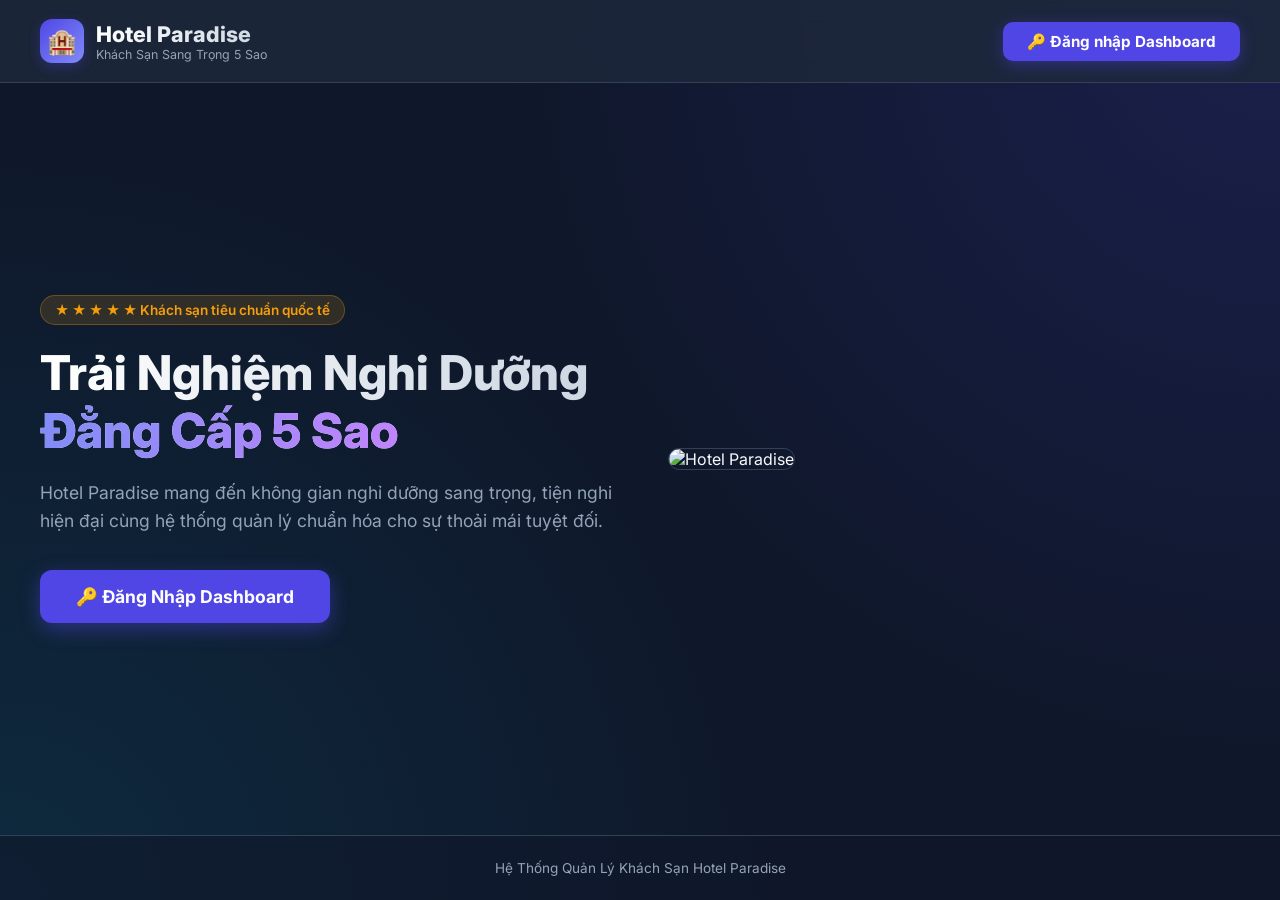
==== commit fb050be8: "chỉnh sửa lại phần giao diện" ====
--- a/hotel-management/src/main/resources/templates/home.html
+++ b/hotel-management/src/main/resources/templates/home.html
@@ -3,9 +3,8 @@
 <head>
     <meta charset="UTF-8">
     <meta name="viewport" content="width=device-width, initial-scale=1.0">
-    <title>Hotel Paradise - Khách Sạn Sang Trọng & Đẳng Cấp</title>
-    <link href="https://fonts.googleapis.com/css2?family=Inter:wght@300;400;500;600;700&display=swap" rel="stylesheet">
-    <link rel="stylesheet" href="https://cdnjs.cloudflare.com/ajax/libs/font-awesome/6.6.0/css/all.min.css">
+    <title>Hotel Paradise - Quản Lý Khách Sạn</title>
+    <link href="https://fonts.googleapis.com/css2?family=Inter:wght@300;400;500;600;700;800&display=swap" rel="stylesheet">
     <style>
         :root {
             --primary: #4f46e5;
@@ -15,9 +14,7 @@
             --card-border: #334155;
             --text-main: #f8fafc;
             --text-muted: #94a3b8;
-            --accent-green: #10b981;
             --accent-amber: #f59e0b;
-            --accent-cyan: #06b6d4;
         }
 
         * {
@@ -33,20 +30,18 @@
             min-height: 100vh;
             display: flex;
             flex-direction: column;
-            scroll-behavior: smooth;
+            background: radial-gradient(circle at top right, rgba(79, 70, 229, 0.18), transparent 50%),
+                        radial-gradient(circle at bottom left, rgba(6, 182, 212, 0.12), transparent 50%), #0f172a;
         }
 
         header {
             background: rgba(30, 41, 59, 0.85);
             backdrop-filter: blur(12px);
             border-bottom: 1px solid var(--card-border);
-            padding: 1rem 2rem;
+            padding: 1.2rem 2.5rem;
             display: flex;
             justify-content: space-between;
             align-items: center;
-            position: sticky;
-            top: 0;
-            z-index: 100;
         }
 
         .logo-area {
@@ -57,81 +52,62 @@
         }
 
         .logo-icon {
-            width: 42px;
-            height: 42px;
+            width: 44px;
+            height: 44px;
             background: linear-gradient(135deg, var(--primary), #818cf8);
-            border-radius: 10px;
+            border-radius: 12px;
             display: flex;
             align-items: center;
             justify-content: center;
-            font-size: 22px;
+            font-size: 24px;
             box-shadow: 0 4px 12px rgba(79, 70, 229, 0.3);
         }
 
         .logo-title h1 {
-            font-size: 1.3rem;
-            font-weight: 700;
+            font-size: 1.35rem;
+            font-weight: 800;
             background: linear-gradient(to right, #ffffff, #cbd5e1);
             -webkit-background-clip: text;
             -webkit-text-fill-color: transparent;
         }
 
         .logo-title p {
-            font-size: 0.75rem;
+            font-size: 0.78rem;
             color: var(--text-muted);
         }
 
-        .nav-links {
-            display: flex;
-            align-items: center;
-            gap: 24px;
-            list-style: none;
-        }
-
-        .nav-links a {
-            color: var(--text-muted);
-            text-decoration: none;
-            font-weight: 500;
-            font-size: 0.95rem;
-            transition: all 0.2s;
-        }
-
-        .nav-links a:hover {
-            color: var(--text-main);
-        }
-
-        .btn-login {
+        .btn-header-login {
             background: var(--primary);
             color: #ffffff !important;
-            padding: 9px 20px;
-            border-radius: 8px;
-            font-weight: 600;
+            padding: 10px 24px;
+            border-radius: 10px;
+            font-weight: 700;
+            font-size: 0.95rem;
             text-decoration: none;
-            transition: all 0.2s;
+            transition: all 0.2s ease;
             display: flex;
             align-items: center;
             gap: 8px;
-            box-shadow: 0 4px 12px rgba(79, 70, 229, 0.3);
-        }
-
-        .btn-login:hover {
+            box-shadow: 0 4px 15px rgba(79, 70, 229, 0.4);
+        }
+
+        .btn-header-login:hover {
             background: var(--primary-hover);
-            transform: translateY(-1px);
+            transform: translateY(-2px);
+            box-shadow: 0 6px 20px rgba(79, 70, 229, 0.5);
         }
 
         /* HERO SECTION */
         .hero {
-            position: relative;
-            padding: 5rem 2rem;
-            background: radial-gradient(circle at top right, rgba(79, 70, 229, 0.15), transparent 50%),
-                        radial-gradient(circle at bottom left, rgba(6, 182, 212, 0.1), transparent 50%);
+            flex: 1;
             display: flex;
             align-items: center;
             justify-content: center;
+            padding: 4rem 2rem;
         }
 
         .container {
-            max-width: 1250px;
+            max-width: 1200px;
             width: 100%;
             margin: 0 auto;
         }
@@ -139,7 +115,7 @@
         .hero-grid {
             display: grid;
             grid-template-columns: 1fr 1fr;
-            gap: 3rem;
+            gap: 3.5rem;
             align-items: center;
         }
 
@@ -158,7 +134,7 @@
         }
 
         .hero-title {
-            font-size: 2.8rem;
+            font-size: 3rem;
             font-weight: 800;
             line-height: 1.2;
             margin-bottom: 1.2rem;
@@ -174,259 +150,54 @@
         }
 
         .hero-desc {
-            font-size: 1.05rem;
+            font-size: 1.1rem;
             color: var(--text-muted);
             line-height: 1.6;
-            margin-bottom: 2rem;
-        }
-
-        .hero-actions {
-            display: flex;
-            gap: 16px;
-            flex-wrap: wrap;
-        }
-
-        .btn-main {
+            margin-bottom: 2.2rem;
+        }
+
+        .btn-main-login {
             background: var(--primary);
             color: #fff;
-            padding: 12px 28px;
-            border-radius: 10px;
-            font-weight: 600;
+            padding: 16px 36px;
+            border-radius: 12px;
+            font-size: 1.1rem;
+            font-weight: 700;
             text-decoration: none;
-            transition: all 0.2s;
-            box-shadow: 0 4px 15px rgba(79, 70, 229, 0.4);
+            transition: all 0.25s ease;
+            box-shadow: 0 6px 20px rgba(79, 70, 229, 0.45);
             display: inline-flex;
             align-items: center;
-            gap: 8px;
-        }
-
-        .btn-main:hover {
+            gap: 10px;
+        }
+
+        .btn-main-login:hover {
             background: var(--primary-hover);
-            transform: translateY(-2px);
-        }
-
-        .btn-outline {
-            background: rgba(255, 255, 255, 0.05);
-            color: var(--text-main);
-            border: 1px solid var(--card-border);
-            padding: 12px 28px;
-            border-radius: 10px;
-            font-weight: 600;
-            text-decoration: none;
-            transition: all 0.2s;
-            display: inline-flex;
-            align-items: center;
-            gap: 8px;
-        }
-
-        .btn-outline:hover {
-            background: rgba(255, 255, 255, 0.1);
-            border-color: var(--text-muted);
+            transform: translateY(-3px);
+            box-shadow: 0 10px 25px rgba(79, 70, 229, 0.6);
         }
 
         .hero-img {
             width: 100%;
-            border-radius: 20px;
+            border-radius: 24px;
             border: 1px solid var(--card-border);
-            box-shadow: 0 20px 40px -15px rgba(0, 0, 0, 0.6);
+            box-shadow: 0 25px 50px -12px rgba(0, 0, 0, 0.7);
             object-fit: cover;
-            height: 380px;
-        }
-
-        /* STATS */
-        .stats-section {
-            padding: 2.5rem 0;
-            border-top: 1px solid var(--card-border);
-            border-bottom: 1px solid var(--card-border);
-            background: rgba(30, 41, 59, 0.4);
-        }
-
-        .stats-grid {
-            display: grid;
-            grid-template-columns: repeat(4, 1fr);
-            gap: 1.5rem;
-            text-align: center;
-        }
-
-        .stat-card {
-            background: var(--card-bg);
-            border: 1px solid var(--card-border);
-            border-radius: 14px;
-            padding: 1.5rem;
-            transition: transform 0.2s;
-        }
-
-        .stat-card:hover {
-            transform: translateY(-3px);
-        }
-
-        .stat-num {
-            font-size: 2.2rem;
-            font-weight: 800;
-            color: var(--accent-amber);
-            margin-bottom: 4px;
-        }
-
-        .stat-label {
-            color: var(--text-muted);
-            font-size: 0.9rem;
-            font-weight: 500;
-        }
-
-        /* SECTION STYLES */
-        section {
-            padding: 4rem 1.5rem;
-        }
-
-        .section-title {
-            text-align: center;
-            margin-bottom: 3rem;
-        }
-
-        .section-title h5 {
-            color: var(--primary);
-            text-transform: uppercase;
-            letter-spacing: 1.5px;
-            font-size: 0.85rem;
-            font-weight: 700;
-            margin-bottom: 8px;
-        }
-
-        .section-title h2 {
-            font-size: 2rem;
-            font-weight: 700;
-            color: var(--text-main);
-        }
-
-        /* CARDS GRID */
-        .cards-grid-3 {
-            display: grid;
-            grid-template-columns: repeat(auto-fit, minmax(320px, 1fr));
-            gap: 1.8rem;
-        }
-
-        .card {
-            background: var(--card-bg);
-            border: 1px solid var(--card-border);
-            border-radius: 16px;
-            overflow: hidden;
-            box-shadow: 0 10px 25px -5px rgba(0, 0, 0, 0.3);
-            transition: all 0.3s ease;
-        }
-
-        .card:hover {
-            transform: translateY(-6px);
-            border-color: var(--primary);
-        }
-
-        .card-img {
-            width: 100%;
-            height: 220px;
-            object-fit: cover;
-        }
-
-        .card-body {
-            padding: 1.5rem;
-        }
-
-        .card-body h4 {
-            font-size: 1.25rem;
-            font-weight: 600;
-            margin-bottom: 10px;
-            color: var(--text-main);
-        }
-
-        .card-body p {
-            color: var(--text-muted);
-            font-size: 0.92rem;
-            line-height: 1.5;
-            margin-bottom: 1.2rem;
-        }
-
-        .card-price {
-            font-size: 1.15rem;
-            font-weight: 700;
-            color: var(--accent-green);
-            margin-bottom: 1.2rem;
-        }
-
-        /* SERVICE ICON BOX */
-        .service-card {
-            text-align: center;
-            padding: 2rem 1.5rem;
-        }
-
-        .service-icon {
-            width: 60px;
-            height: 60px;
-            background: rgba(79, 70, 229, 0.15);
-            color: var(--primary);
-            border-radius: 14px;
-            display: inline-flex;
-            align-items: center;
-            justify-content: center;
-            font-size: 26px;
-            margin-bottom: 1.2rem;
-        }
-
-        /* GALLERY GRID */
-        .gallery-grid {
-            display: grid;
-            grid-template-columns: repeat(auto-fit, minmax(240px, 1fr));
-            gap: 1.2rem;
-        }
-
-        .gallery-item {
-            border-radius: 14px;
-            overflow: hidden;
-            height: 200px;
-            border: 1px solid var(--card-border);
-        }
-
-        .gallery-item img {
-            width: 100%;
-            height: 100%;
-            object-fit: cover;
-            transition: transform 0.4s ease;
-        }
-
-        .gallery-item:hover img {
-            transform: scale(1.08);
-        }
-
-        /* REVIEWS */
-        .review-card {
-            background: var(--card-bg);
-            border: 1px solid var(--card-border);
-            border-radius: 16px;
-            padding: 1.5rem;
-        }
-
-        .review-header {
-            display: flex;
-            justify-content: space-between;
-            align-items: center;
-            margin-bottom: 10px;
-        }
-
-        .review-stars {
-            color: var(--accent-amber);
+            height: 420px;
         }
 
         footer {
             border-top: 1px solid var(--card-border);
             text-align: center;
-            padding: 2rem;
+            padding: 1.5rem;
             color: var(--text-muted);
-            font-size: 0.875rem;
-            margin-top: auto;
-            background: rgba(15, 23, 42, 0.8);
+            font-size: 0.85rem;
+            background: rgba(15, 23, 42, 0.6);
         }
 
         @media (max-width: 768px) {
-            .hero-grid { grid-template-columns: 1fr; }
-            .stats-grid { grid-template-columns: repeat(2, 1fr); }
-            .nav-links { display: none; }
+            .hero-grid { grid-template-columns: 1fr; gap: 2rem; }
+            .hero-title { font-size: 2.2rem; }
         }
     </style>
 </head>
@@ -442,225 +213,41 @@
             </div>
         </a>
 
-        <ul class="nav-links">
-            <li><a href="#">Trang chủ</a></li>
-            <li><a href="#about">Giới thiệu</a></li>
-            <li><a href="#services">Dịch vụ</a></li>
-            <li><a href="#rooms">Loại phòng</a></li>
-            <li><a href="#gallery">Thư viện</a></li>
-            <li><a href="#reviews">Đánh giá</a></li>
-        </ul>
-
-        <a href="/dashboard" class="btn-login">
+        <a href="/dashboard" class="btn-header-login">
             🔑 Đăng nhập Dashboard
         </a>
     </header>
 
-    <!-- HERO -->
+    <!-- HERO SECTION MAIN -->
     <div class="hero">
         <div class="container">
             <div class="hero-grid">
                 <div>
                     <div class="hero-badge">
-                        ★★★★★ Khách sạn tiêu chuẩn quốc tế
+                        ★ ★ ★ ★ ★ Khách sạn tiêu chuẩn quốc tế
                     </div>
                     <h1 class="hero-title">
-                        Trải Nghiệm Nghỉ Dưỡng <span>Đẳng Cấp 5 Sao</span>
+                        Trải Nghiệm Nghi Dưỡng <span>Đẳng Cấp 5 Sao</span>
                     </h1>
                     <p class="hero-desc">
                         Hotel Paradise mang đến không gian nghỉ dưỡng sang trọng, tiện nghi hiện đại cùng hệ thống quản lý chuẩn hóa cho sự thoải mái tuyệt đối.
                     </p>
-                    <div class="hero-actions">
-                        <a href="/dashboard" class="btn-main">
+                    <div>
+                        <a href="/dashboard" class="btn-main-login">
                             🔑 Đăng Nhập Dashboard
-                        </a>
-                        <a href="#rooms" class="btn-outline">
-                            🏨 Khám Phá Phòng
                         </a>
                     </div>
                 </div>
                 <div>
-                    <img src="https://images.unsplash.com/photo-1566073771259-6a8506099945?w=900" alt="Hotel" class="hero-img">
+                    <img src="https://images.unsplash.com/photo-1566073771259-6a8506099945?w=900" alt="Hotel Paradise" class="hero-img">
                 </div>
             </div>
         </div>
     </div>
 
-    <!-- STATS -->
-    <div class="stats-section">
-        <div class="container">
-            <div class="stats-grid">
-                <div class="stat-card">
-                    <div class="stat-num">150+</div>
-                    <div class="stat-label">Phòng Cao Cấp</div>
-                </div>
-                <div class="stat-card">
-                    <div class="stat-num">3000+</div>
-                    <div class="stat-label">Khách Hàng Hài Lòng</div>
-                </div>
-                <div class="stat-card">
-                    <div class="stat-num">24/7</div>
-                    <div class="stat-label">Hỗ Trợ Chuyên Nghiệp</div>
-                </div>
-                <div class="stat-card">
-                    <div class="stat-num">5 ★</div>
-                    <div class="stat-label">Đánh Giá Quốc Tế</div>
-                </div>
-            </div>
-        </div>
-    </div>
-
-    <!-- ABOUT -->
-    <section id="about">
-        <div class="container">
-            <div class="hero-grid">
-                <div>
-                    <img src="https://images.unsplash.com/photo-1551882547-ff40c63fe5fa?w=900" alt="About" class="hero-img">
-                </div>
-                <div>
-                    <div class="section-title" style="text-align: left; margin-bottom: 1.5rem;">
-                        <h5>Giới Thiệu</h5>
-                        <h2>Chào mừng đến với Hotel Paradise</h2>
-                    </div>
-                    <p class="hero-desc" style="margin-bottom: 1rem;">
-                        Hotel Paradise là hệ thống khách sạn hàng đầu với kiến trúc hiện đại, vị trí thuận tiện và dịch vụ hoàn hảo. Chúng tôi cam kết đem lại trải nghiệm lưu trú trọn vẹn nhất cho quý khách.
-                    </p>
-                    <div class="hero-actions">
-                        <a href="/dashboard" class="btn-main">
-                            💻 Quản Lý Hệ Thống Dashboard
-                        </a>
-                    </div>
-                </div>
-            </div>
-        </div>
-    </section>
-
-    <!-- SERVICES -->
-    <section id="services" style="background: rgba(30, 41, 59, 0.3);">
-        <div class="container">
-            <div class="section-title">
-                <h5>Dịch Vụ</h5>
-                <h2>Dịch Vụ Nổi Bật Tại Hotel Paradise</h2>
-            </div>
-            <div class="cards-grid-3">
-                <div class="card service-card">
-                    <div class="service-icon"><i class="fa-solid fa-bed"></i></div>
-                    <h4>Phòng Nghỉ Cao Cấp</h4>
-                    <p>Phòng đầy đủ tiện nghi hiện đại, sạch sẽ và thoáng mát.</p>
-                </div>
-                <div class="card service-card">
-                    <div class="service-icon"><i class="fa-solid fa-utensils"></i></div>
-                    <h4>Nhà Hàng Sang Trọng</h4>
-                    <p>Thực đơn phong phú từ các đầu bếp hàng đầu thế giới.</p>
-                </div>
-                <div class="card service-card">
-                    <div class="service-icon"><i class="fa-solid fa-water-ladder"></i></div>
-                    <h4>Hồ Bơi Vô Cực</h4>
-                    <p>Hồ bơi ngoài trời hiện đại với view panorama tuyệt đẹp.</p>
-                </div>
-            </div>
-        </div>
-    </section>
-
-    <!-- ROOM TYPES -->
-    <section id="rooms">
-        <div class="container">
-            <div class="section-title">
-                <h5>Loại Phòng</h5>
-                <h2>Các Hạng Phòng Nổi Bật</h2>
-            </div>
-            <div class="cards-grid-3">
-                <div class="card">
-                    <img src="https://images.unsplash.com/photo-1566665797739-1674de7a421a" alt="Single" class="card-img">
-                    <div class="card-body">
-                        <h4>Phòng Đơn Standard</h4>
-                        <p>Phòng thích hợp cho 1 khách công tác, thiết kế hiện đại và yên tĩnh.</p>
-                        <div class="card-price">500.000 VNĐ / đêm</div>
-                        <a href="/dashboard" class="btn-main" style="width: 100%; justify-content: center;">🔑 Đặt / Quản lý tại Dashboard</a>
-                    </div>
-                </div>
-                <div class="card">
-                    <img src="https://images.unsplash.com/photo-1590490360182-c33d57733427" alt="Double" class="card-img">
-                    <div class="card-body">
-                        <h4>Phòng Đôi Deluxe</h4>
-                        <p>Không gian rộng rãi cho cặp đôi hoặc gia đình nhỏ với giường King size.</p>
-                        <div class="card-price">800.000 VNĐ / đêm</div>
-                        <a href="/dashboard" class="btn-main" style="width: 100%; justify-content: center;">🔑 Đặt / Quản lý tại Dashboard</a>
-                    </div>
-                </div>
-                <div class="card">
-                    <img src="https://images.unsplash.com/photo-1582719478250-c89cae4dc85b" alt="VIP" class="card-img">
-                    <div class="card-body">
-                        <h4>Phòng VIP Suite</h4>
-                        <p>Hạng phòng cao cấp nhất với ban công view biển và dịch vụ riêng biệt.</p>
-                        <div class="card-price">1.500.000 VNĐ / đêm</div>
-                        <a href="/dashboard" class="btn-main" style="width: 100%; justify-content: center;">🔑 Đặt / Quản lý tại Dashboard</a>
-                    </div>
-                </div>
-            </div>
-        </div>
-    </section>
-
-    <!-- GALLERY -->
-    <section id="gallery" style="background: rgba(30, 41, 59, 0.3);">
-        <div class="container">
-            <div class="section-title">
-                <h5>Thư Viện</h5>
-                <h2>Hình Ảnh Khách Sạn</h2>
-            </div>
-            <div class="gallery-grid">
-                <div class="gallery-item">
-                    <img src="https://images.unsplash.com/photo-1566073771259-6a8506099945" alt="G1">
-                </div>
-                <div class="gallery-item">
-                    <img src="https://images.unsplash.com/photo-1551882547-ff40c63fe5fa" alt="G2">
-                </div>
-                <div class="gallery-item">
-                    <img src="https://images.unsplash.com/photo-1571896349842-33c89424de2d" alt="G3">
-                </div>
-                <div class="gallery-item">
-                    <img src="https://images.unsplash.com/photo-1542314831-068cd1dbfeeb" alt="G4">
-                </div>
-            </div>
-        </div>
-    </section>
-
-    <!-- REVIEWS -->
-    <section id="reviews">
-        <div class="container">
-            <div class="section-title">
-                <h5>Đánh Giá</h5>
-                <h2>Khách Hàng Nói Gì Về Chúng Tôi</h2>
-            </div>
-            <div class="cards-grid-3">
-                <div class="review-card">
-                    <div class="review-header">
-                        <h4>Nguyễn Văn A</h4>
-                        <div class="review-stars">★★★★★</div>
-                    </div>
-                    <p style="color: var(--text-muted);">"Khách sạn rất đẹp, dịch vụ phòng nhanh chóng. Hệ thống quản lý rất mượt mà!"</p>
-                </div>
-                <div class="review-card">
-                    <div class="review-header">
-                        <h4>Trần Thị B</h4>
-                        <div class="review-stars">★★★★★</div>
-                    </div>
-                    <p style="color: var(--text-muted);">"Phòng ốc vô cùng sạch sẽ, nhân viên lịch sự. Sẽ còn quay lại lần sau!"</p>
-                </div>
-                <div class="review-card">
-                    <div class="review-header">
-                        <h4>Lê Văn C</h4>
-                        <div class="review-stars">★★★★☆</div>
-                    </div>
-                    <p style="color: var(--text-muted);">"Giá cả phải chăng, vị trí trung tâm di chuyển tiện lợi."</p>
-                </div>
-            </div>
-        </div>
-    </section>
-
     <!-- FOOTER -->
     <footer>
-        Dự án Quản Lý Khách Sạn - Hotel Management System Dashboard & Testing Interface
+        Hệ Thống Quản Lý Khách Sạn Hotel Paradise
     </footer>
 
 </body>
